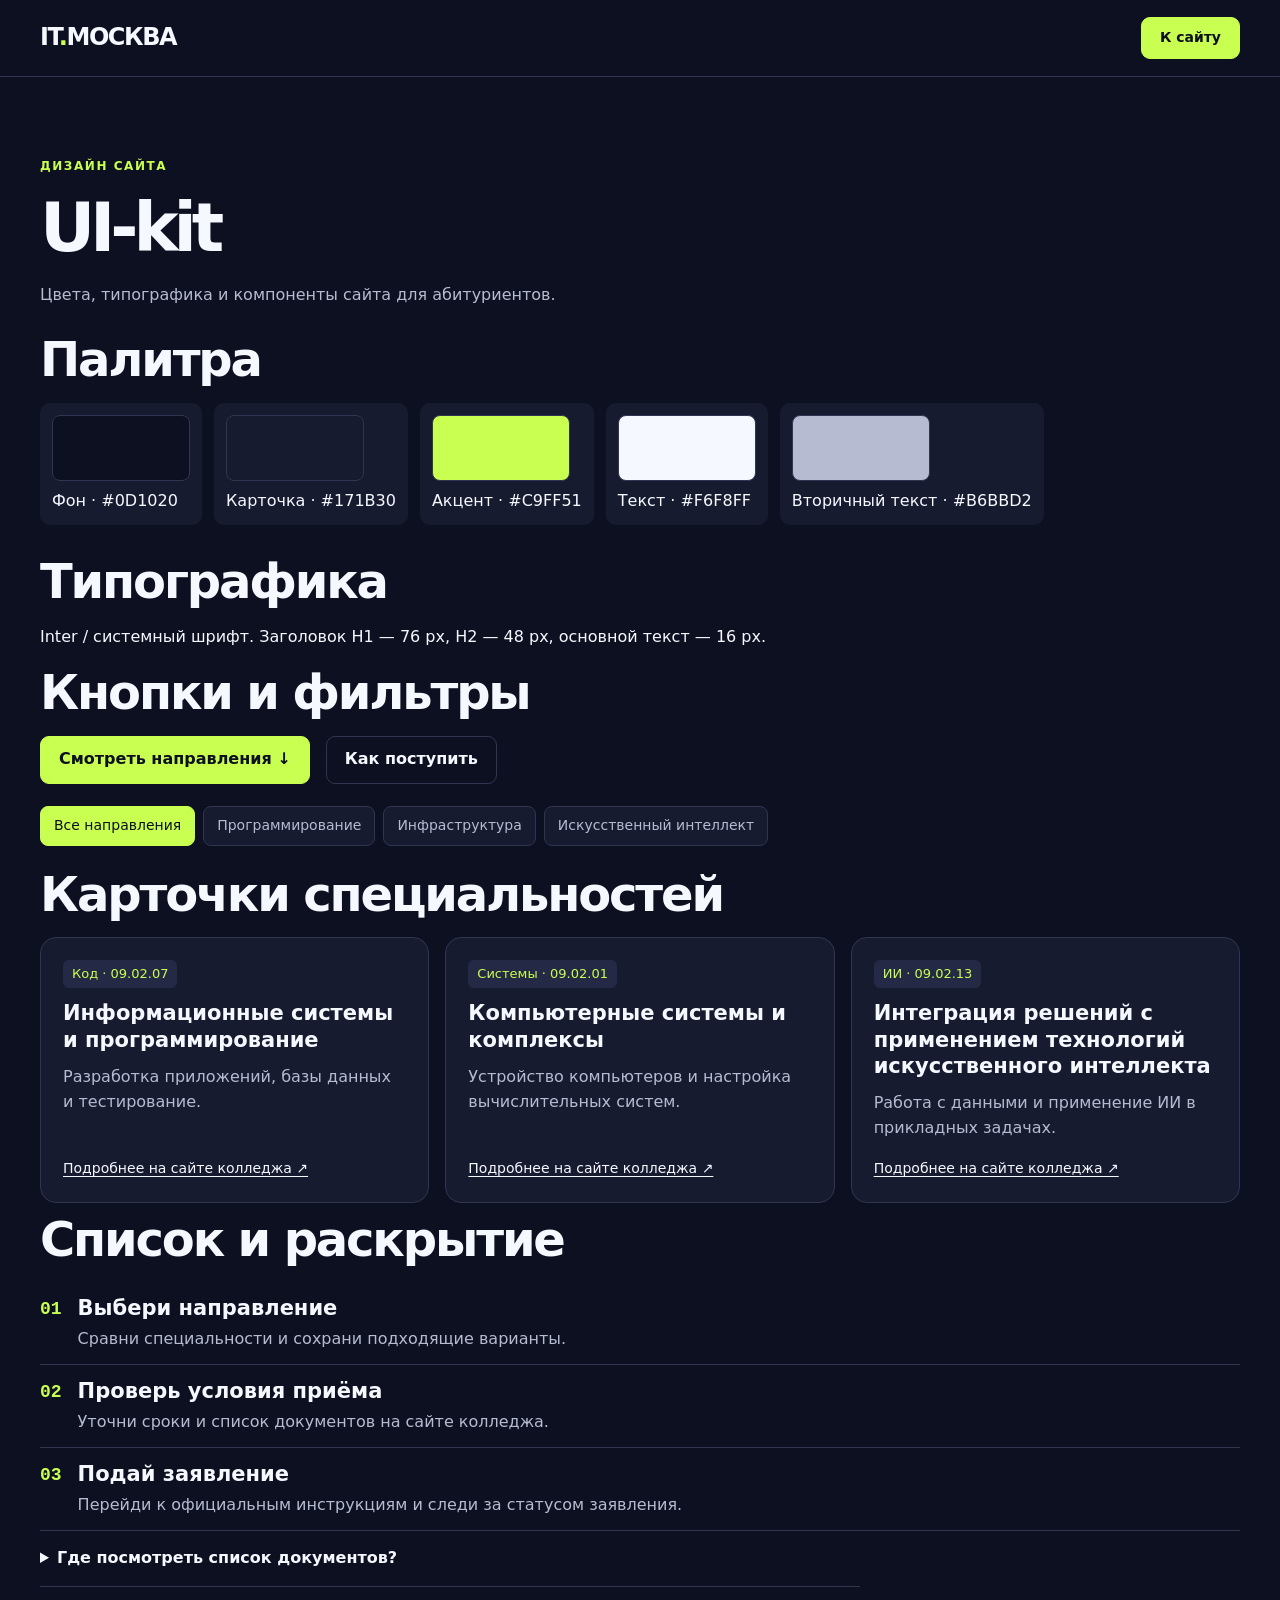
==== UI-kit.html @ 1e96910a "Вынести UI-kit в корень и обновить описание IT.МОСКВА" ====
<!doctype html>
<html lang="ru"><head><meta charset="utf-8"><meta name="viewport" content="width=device-width,initial-scale=1"><meta name="description" content="Учебный макет сайта колледжа ИТ.Москва для абитуриентов."><title>UI-kit · IT.МОСКВА</title><link rel="stylesheet" href="it-moscow/front/styles/main.css"><script src="it-moscow/front/scripts/main.js" defer></script></head><body><header class="header"><div class="wrap nav"><a class="brand" href="it-moscow/front/index.html">IT<span>.</span>МОСКВА</a><a class="button small" href="it-moscow/front/index.html">К сайту</a></div></header><main id="content" class="wrap section"><span class="eyebrow">ДИЗАЙН САЙТА</span><h1 class="kit-title">UI-kit</h1><p class="intro">Цвета, типографика и компоненты сайта для абитуриентов.</p><h2>Палитра</h2><div class="palette"><div><span style="background:#0D1020"></span>Фон · #0D1020</div><div><span style="background:#171B30"></span>Карточка · #171B30</div><div><span style="background:#C9FF51"></span>Акцент · #C9FF51</div><div><span style="background:#F6F8FF"></span>Текст · #F6F8FF</div><div><span style="background:#B6BBD2"></span>Вторичный текст · #B6BBD2</div></div><h2>Типографика</h2><p>Inter / системный шрифт. Заголовок H1 — 76 px, H2 — 48 px, основной текст — 16 px.</p><h2>Кнопки и фильтры</h2><div class="actions"><a class="button" href="it-moscow/front/index.html#programs">Смотреть направления ↓</a><a class="button outline" href="it-moscow/front/index.html#admission">Как поступить</a></div><div class="filters"><button type="button" class="filter" data-filter="Все направления" aria-pressed="true">Все направления</button><button type="button" class="filter" data-filter="Программирование" aria-pressed="false">Программирование</button><button type="button" class="filter" data-filter="Инфраструктура" aria-pressed="false">Инфраструктура</button><button type="button" class="filter" data-filter="Искусственный интеллект" aria-pressed="false">Искусственный интеллект</button></div><p class="sr" id="filter-status" aria-live="polite"></p><h2>Карточки специальностей</h2><div class="programs"><article class="program" data-category="Программирование"><span class="chip">Код · 09.02.07</span><h3>Информационные системы и программирование</h3><p>Разработка приложений, базы данных и тестирование.</p><a href="https://itmoscow.pro/applicant">Подробнее на сайте колледжа ↗</a></article><article class="program" data-category="Инфраструктура"><span class="chip">Системы · 09.02.01</span><h3>Компьютерные системы и комплексы</h3><p>Устройство компьютеров и настройка вычислительных систем.</p><a href="https://itmoscow.pro/applicant">Подробнее на сайте колледжа ↗</a></article><article class="program" data-category="Искусственный интеллект"><span class="chip">ИИ · 09.02.13</span><h3>Интеграция решений с применением технологий искусственного интеллекта</h3><p>Работа с данными и применение ИИ в прикладных задачах.</p><a href="https://itmoscow.pro/applicant">Подробнее на сайте колледжа ↗</a></article></div><h2>Список и раскрытие</h2><ol class="steps"><li><span class="step-number">01</span><div><h3>Выбери направление</h3><p>Сравни специальности и сохрани подходящие варианты.</p></div></li><li><span class="step-number">02</span><div><h3>Проверь условия приёма</h3><p>Уточни сроки и список документов на сайте колледжа.</p></div></li><li><span class="step-number">03</span><div><h3>Подай заявление</h3><p>Перейди к официальным инструкциям и следи за статусом заявления.</p></div></li></ol><details><summary>Где посмотреть список документов?</summary><p><a href="https://itmoscow.pro/faq">Официальный FAQ колледжа ↗</a></p></details></main></body></html>
---- it-moscow/front/styles/main.css ----
:root{color-scheme:dark;--bg:#0d1020;--surface:#171b30;--line:#303652;--text:#f6f8ff;--muted:#b6bbd2;--lime:#c9ff51;font:16px/1.55 Inter,system-ui,sans-serif}
*{box-sizing:border-box}body{margin:0;background:var(--bg);color:var(--text)}a{color:inherit}a:focus-visible,button:focus-visible,summary:focus-visible{outline:3px solid var(--lime);outline-offset:5px}[hidden]{display:none!important}.sr,.skip:not(:focus){position:absolute;width:1px;height:1px;overflow:hidden;clip-path:inset(50%)}.skip:focus{position:absolute;z-index:2;background:var(--lime);color:var(--bg);padding:.6rem}
.wrap{width:min(1200px,calc(100% - 80px));margin:auto}.header{border-bottom:1px solid var(--line)}.nav,.nav nav,.actions{display:flex;align-items:center;gap:16px}.nav{justify-content:space-between;min-height:76px}.nav nav{gap:26px}.nav nav a{text-decoration:none;font-size:14px;color:var(--muted)}.nav nav a:hover,.program a:hover{color:var(--lime)}.brand{font-size:24px;font-weight:900;letter-spacing:-.06em;text-decoration:none;white-space:nowrap}.brand span,h1 span,.eyebrow{color:var(--lime)}.eyebrow{font-size:12px;font-weight:750;letter-spacing:.13em}.button{display:inline-flex;align-items:center;justify-content:center;min-height:48px;padding:9px 18px;background:var(--lime);color:var(--bg);font-weight:750;border:1px solid var(--lime);border-radius:9px;text-decoration:none;transition:background .15s}.button:hover{background:#e0ff99}.small{min-height:40px;font-size:14px}.outline{background:transparent;color:var(--text);border-color:var(--line)}.outline:hover{background:var(--surface)}
.hero{background:radial-gradient(ellipse at 78% 45%,#232455 0%,var(--bg) 57%);border-bottom:1px solid var(--line)}.hero-grid{min-height:540px;display:grid;grid-template-columns:1.1fr .9fr;align-items:center;gap:30px;padding:55px 0}.hero h1,.kit-title{font-size:clamp(54px,7.2vw,106px);line-height:.96;letter-spacing:-.075em;margin:17px 0 23px}.hero p,.intro{color:var(--muted);max-width:590px;margin:0 0 25px}.hero p{font-size:19px;max-width:460px}.actions,.filters{flex-wrap:wrap}
.hero-art{position:relative;display:grid;place-items:center;aspect-ratio:1;max-width:430px;width:100%;justify-self:center;overflow:hidden;background:radial-gradient(circle,#262557,#181a35 67%);border:1px solid #383c68;border-radius:26px}.orbit{position:absolute;width:72%;height:72%;border:1px solid #6461a5;border-radius:22%;transform:rotate(45deg)}.o2{width:57%;height:57%;border-color:#8c87dc}.o3{width:42%;height:42%;border-color:#c9ff51}.art-mark{font:800 clamp(48px,8vw,105px)/1 ui-monospace,monospace;letter-spacing:-.12em;color:var(--lime);z-index:1;padding-right:.12em}.axis{position:absolute;color:#aea8ff}.a1{top:8%;left:8%}.a2{right:8%;bottom:8%}
.section{padding:76px 0}h2{font-size:clamp(33px,4vw,48px);line-height:1.1;letter-spacing:-.045em;margin:10px 0 17px}h3{font-size:21px;line-height:1.25;margin:12px 0}.filters{display:flex;gap:8px;margin:22px 0}.filter{font:inherit;font-size:14px;padding:8px 13px;color:var(--muted);border:1px solid var(--line);background:var(--surface);border-radius:8px;cursor:pointer}.filter[aria-pressed=true]{color:var(--bg);background:var(--lime);border-color:var(--lime)}.programs{display:grid;grid-template-columns:repeat(3,minmax(0,1fr));gap:16px}.program{display:flex;flex-direction:column;align-items:flex-start;padding:22px;min-height:255px;background:var(--surface);border:1px solid var(--line);border-radius:16px}.chip{background:#242945;padding:4px 9px;border-radius:6px;color:var(--lime);font-size:13px}.program p,.steps p{color:var(--muted);margin:0 0 17px}.program a{margin-top:auto;font-size:14px;text-underline-offset:.2em}.admission{background:#14172d;border-block:1px solid var(--line);padding:73px 0}.journey{display:grid;grid-template-columns:1fr 1fr;gap:32px}.steps{padding:0;margin:0;list-style:none}.steps li{display:flex;gap:16px;padding:13px 0;border-bottom:1px solid var(--line)}.steps h3{margin:0 0 5px}.steps p{margin-bottom:0}.step-number{color:var(--lime);font:700 18px/1.6 ui-monospace,monospace}
.faq details,.section>details{max-width:820px;padding:15px 0;border-bottom:1px solid var(--line)}summary{cursor:pointer;font-weight:700}details p{color:var(--muted)}footer{padding:43px 0;background:#171b30;border-top:1px solid var(--line)}.footer-grid{display:grid;grid-template-columns:1fr 1fr;gap:24px}.footer-grid h2{font-size:20px;margin:0 0 10px}.footer-grid p{color:var(--muted);max-width:38ch}.footer-grid div:last-child a{display:block;margin:5px 0}.palette{display:flex;flex-wrap:wrap;gap:12px;margin-bottom:30px}.palette div{background:var(--surface);border-radius:10px;padding:12px}.palette span{display:block;width:138px;height:66px;border:1px solid var(--line);border-radius:8px;margin-bottom:8px}.kit-title{font-size:68px}
@media(max-width:850px){.wrap{width:calc(100% - 40px)}.hero-grid{min-height:auto}.programs{grid-template-columns:1fr 1fr}.nav nav{gap:12px}.nav nav a{font-size:13px}}
@media(max-width:620px){.wrap{width:calc(100% - 32px)}.nav{flex-wrap:wrap;gap:8px;padding:12px 0}.nav nav{order:3;width:100%;justify-content:space-between}.hero-grid,.journey,.programs,.footer-grid{grid-template-columns:1fr}.hero-grid{padding:43px 0;gap:24px}.hero-art{max-width:340px;aspect-ratio:1.3}.hero h1{font-size:clamp(54px,15vw,82px)}.section,.admission{padding:48px 0}.program{min-height:205px}.actions .button{font-size:14px}.kit-title{font-size:55px}}
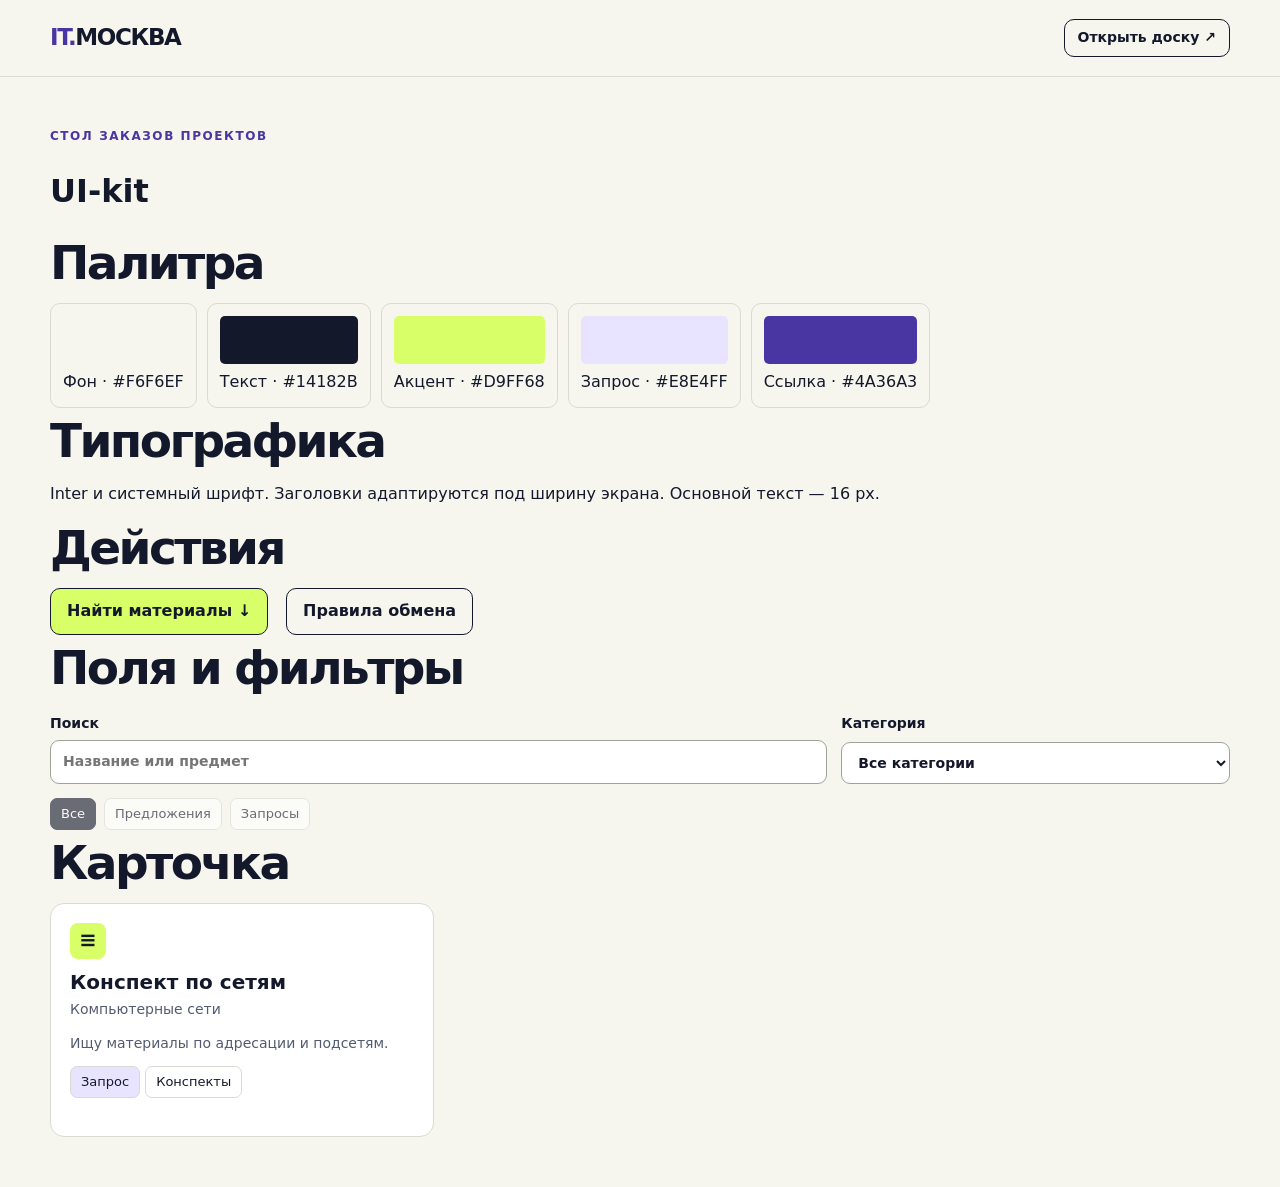
==== commit e5c56602: "Обновить README и UI-kit Стола заказов" ====
--- a/UI-kit.html
+++ b/UI-kit.html
@@ -1,2 +1,2 @@
-<!doctype html>
-<html lang="ru"><head><meta charset="utf-8"><meta name="viewport" content="width=device-width,initial-scale=1"><meta name="description" content="Учебный макет сайта колледжа ИТ.Москва для абитуриентов."><title>UI-kit · IT.МОСКВА</title><link rel="stylesheet" href="it-moscow/front/styles/main.css"><script src="it-moscow/front/scripts/main.js" defer></script></head><body><header class="header"><div class="wrap nav"><a class="brand" href="it-moscow/front/index.html">IT<span>.</span>МОСКВА</a><a class="button small" href="it-moscow/front/index.html">К сайту</a></div></header><main id="content" class="wrap section"><span class="eyebrow">ДИЗАЙН САЙТА</span><h1 class="kit-title">UI-kit</h1><p class="intro">Цвета, типографика и компоненты сайта для абитуриентов.</p><h2>Палитра</h2><div class="palette"><div><span style="background:#0D1020"></span>Фон · #0D1020</div><div><span style="background:#171B30"></span>Карточка · #171B30</div><div><span style="background:#C9FF51"></span>Акцент · #C9FF51</div><div><span style="background:#F6F8FF"></span>Текст · #F6F8FF</div><div><span style="background:#B6BBD2"></span>Вторичный текст · #B6BBD2</div></div><h2>Типографика</h2><p>Inter / системный шрифт. Заголовок H1 — 76 px, H2 — 48 px, основной текст — 16 px.</p><h2>Кнопки и фильтры</h2><div class="actions"><a class="button" href="it-moscow/front/index.html#programs">Смотреть направления ↓</a><a class="button outline" href="it-moscow/front/index.html#admission">Как поступить</a></div><div class="filters"><button type="button" class="filter" data-filter="Все направления" aria-pressed="true">Все направления</button><button type="button" class="filter" data-filter="Программирование" aria-pressed="false">Программирование</button><button type="button" class="filter" data-filter="Инфраструктура" aria-pressed="false">Инфраструктура</button><button type="button" class="filter" data-filter="Искусственный интеллект" aria-pressed="false">Искусственный интеллект</button></div><p class="sr" id="filter-status" aria-live="polite"></p><h2>Карточки специальностей</h2><div class="programs"><article class="program" data-category="Программирование"><span class="chip">Код · 09.02.07</span><h3>Информационные системы и программирование</h3><p>Разработка приложений, базы данных и тестирование.</p><a href="https://itmoscow.pro/applicant">Подробнее на сайте колледжа ↗</a></article><article class="program" data-category="Инфраструктура"><span class="chip">Системы · 09.02.01</span><h3>Компьютерные системы и комплексы</h3><p>Устройство компьютеров и настройка вычислительных систем.</p><a href="https://itmoscow.pro/applicant">Подробнее на сайте колледжа ↗</a></article><article class="program" data-category="Искусственный интеллект"><span class="chip">ИИ · 09.02.13</span><h3>Интеграция решений с применением технологий искусственного интеллекта</h3><p>Работа с данными и применение ИИ в прикладных задачах.</p><a href="https://itmoscow.pro/applicant">Подробнее на сайте колледжа ↗</a></article></div><h2>Список и раскрытие</h2><ol class="steps"><li><span class="step-number">01</span><div><h3>Выбери направление</h3><p>Сравни специальности и сохрани подходящие варианты.</p></div></li><li><span class="step-number">02</span><div><h3>Проверь условия приёма</h3><p>Уточни сроки и список документов на сайте колледжа.</p></div></li><li><span class="step-number">03</span><div><h3>Подай заявление</h3><p>Перейди к официальным инструкциям и следи за статусом заявления.</p></div></li></ol><details><summary>Где посмотреть список документов?</summary><p><a href="https://itmoscow.pro/faq">Официальный FAQ колледжа ↗</a></p></details></main></body></html>+<!doctype html><html lang="ru"><head><meta charset="utf-8"><meta name="viewport" content="width=device-width,initial-scale=1"><title>UI-kit · Стол заказов IT.МОСКВА</title><link rel="stylesheet" href="it-moscow/front/styles/main.css"></head>
+<body class="kit"><header><div class="wrap top"><a class="brand" href="it-moscow/front/index.html"><span>IT.</span>МОСКВА</a><a class="button small" href="it-moscow/front/index.html">Открыть доску ↗</a></div></header><main class="wrap"><p class="eyebrow">СТОЛ ЗАКАЗОВ ПРОЕКТОВ</p><h1>UI-kit</h1><h2>Палитра</h2><div class="palette"><div class="swatch"><span style="background:#f6f6ef"></span>Фон · #F6F6EF</div><div class="swatch"><span style="background:#14182b"></span>Текст · #14182B</div><div class="swatch"><span style="background:#d9ff68"></span>Акцент · #D9FF68</div><div class="swatch"><span style="background:#e8e4ff"></span>Запрос · #E8E4FF</div><div class="swatch"><span style="background:#4a36a3"></span>Ссылка · #4A36A3</div></div><h2>Типографика</h2><p>Inter и системный шрифт. Заголовки адаптируются под ширину экрана. Основной текст — 16 px.</p><h2>Действия</h2><div class="actions"><a class="button primary" href="it-moscow/front/index.html#catalog">Найти материалы ↓</a><a class="button" href="it-moscow/front/index.html#rules">Правила обмена</a></div><h2>Поля и фильтры</h2><div class="filters"><label>Поиск<input type="search" placeholder="Название или предмет"></label><label>Категория<select><option>Все категории</option><option>Книги</option><option>Конспекты</option><option>Материалы</option></select></label></div><div class="tabs"><button type="button" aria-pressed="true" disabled>Все</button><button type="button" disabled>Предложения</button><button type="button" disabled>Запросы</button></div><h2>Карточка</h2><div class="cards"><article class="card"><span class="card-icon">≡</span><h3>Конспект по сетям</h3><p>Компьютерные сети</p><p>Ищу материалы по адресации и подсетям.</p><div class="badges"><span class="chip request">Запрос</span><span class="chip">Конспекты</span></div></article></div></main></body></html>
--- a/it-moscow/front/styles/main.css
+++ b/it-moscow/front/styles/main.css
@@ -1,9 +1,8 @@
-:root{color-scheme:dark;--bg:#0d1020;--surface:#171b30;--line:#303652;--text:#f6f8ff;--muted:#b6bbd2;--lime:#c9ff51;font:16px/1.55 Inter,system-ui,sans-serif}
-*{box-sizing:border-box}body{margin:0;background:var(--bg);color:var(--text)}a{color:inherit}a:focus-visible,button:focus-visible,summary:focus-visible{outline:3px solid var(--lime);outline-offset:5px}[hidden]{display:none!important}.sr,.skip:not(:focus){position:absolute;width:1px;height:1px;overflow:hidden;clip-path:inset(50%)}.skip:focus{position:absolute;z-index:2;background:var(--lime);color:var(--bg);padding:.6rem}
-.wrap{width:min(1200px,calc(100% - 80px));margin:auto}.header{border-bottom:1px solid var(--line)}.nav,.nav nav,.actions{display:flex;align-items:center;gap:16px}.nav{justify-content:space-between;min-height:76px}.nav nav{gap:26px}.nav nav a{text-decoration:none;font-size:14px;color:var(--muted)}.nav nav a:hover,.program a:hover{color:var(--lime)}.brand{font-size:24px;font-weight:900;letter-spacing:-.06em;text-decoration:none;white-space:nowrap}.brand span,h1 span,.eyebrow{color:var(--lime)}.eyebrow{font-size:12px;font-weight:750;letter-spacing:.13em}.button{display:inline-flex;align-items:center;justify-content:center;min-height:48px;padding:9px 18px;background:var(--lime);color:var(--bg);font-weight:750;border:1px solid var(--lime);border-radius:9px;text-decoration:none;transition:background .15s}.button:hover{background:#e0ff99}.small{min-height:40px;font-size:14px}.outline{background:transparent;color:var(--text);border-color:var(--line)}.outline:hover{background:var(--surface)}
-.hero{background:radial-gradient(ellipse at 78% 45%,#232455 0%,var(--bg) 57%);border-bottom:1px solid var(--line)}.hero-grid{min-height:540px;display:grid;grid-template-columns:1.1fr .9fr;align-items:center;gap:30px;padding:55px 0}.hero h1,.kit-title{font-size:clamp(54px,7.2vw,106px);line-height:.96;letter-spacing:-.075em;margin:17px 0 23px}.hero p,.intro{color:var(--muted);max-width:590px;margin:0 0 25px}.hero p{font-size:19px;max-width:460px}.actions,.filters{flex-wrap:wrap}
-.hero-art{position:relative;display:grid;place-items:center;aspect-ratio:1;max-width:430px;width:100%;justify-self:center;overflow:hidden;background:radial-gradient(circle,#262557,#181a35 67%);border:1px solid #383c68;border-radius:26px}.orbit{position:absolute;width:72%;height:72%;border:1px solid #6461a5;border-radius:22%;transform:rotate(45deg)}.o2{width:57%;height:57%;border-color:#8c87dc}.o3{width:42%;height:42%;border-color:#c9ff51}.art-mark{font:800 clamp(48px,8vw,105px)/1 ui-monospace,monospace;letter-spacing:-.12em;color:var(--lime);z-index:1;padding-right:.12em}.axis{position:absolute;color:#aea8ff}.a1{top:8%;left:8%}.a2{right:8%;bottom:8%}
-.section{padding:76px 0}h2{font-size:clamp(33px,4vw,48px);line-height:1.1;letter-spacing:-.045em;margin:10px 0 17px}h3{font-size:21px;line-height:1.25;margin:12px 0}.filters{display:flex;gap:8px;margin:22px 0}.filter{font:inherit;font-size:14px;padding:8px 13px;color:var(--muted);border:1px solid var(--line);background:var(--surface);border-radius:8px;cursor:pointer}.filter[aria-pressed=true]{color:var(--bg);background:var(--lime);border-color:var(--lime)}.programs{display:grid;grid-template-columns:repeat(3,minmax(0,1fr));gap:16px}.program{display:flex;flex-direction:column;align-items:flex-start;padding:22px;min-height:255px;background:var(--surface);border:1px solid var(--line);border-radius:16px}.chip{background:#242945;padding:4px 9px;border-radius:6px;color:var(--lime);font-size:13px}.program p,.steps p{color:var(--muted);margin:0 0 17px}.program a{margin-top:auto;font-size:14px;text-underline-offset:.2em}.admission{background:#14172d;border-block:1px solid var(--line);padding:73px 0}.journey{display:grid;grid-template-columns:1fr 1fr;gap:32px}.steps{padding:0;margin:0;list-style:none}.steps li{display:flex;gap:16px;padding:13px 0;border-bottom:1px solid var(--line)}.steps h3{margin:0 0 5px}.steps p{margin-bottom:0}.step-number{color:var(--lime);font:700 18px/1.6 ui-monospace,monospace}
-.faq details,.section>details{max-width:820px;padding:15px 0;border-bottom:1px solid var(--line)}summary{cursor:pointer;font-weight:700}details p{color:var(--muted)}footer{padding:43px 0;background:#171b30;border-top:1px solid var(--line)}.footer-grid{display:grid;grid-template-columns:1fr 1fr;gap:24px}.footer-grid h2{font-size:20px;margin:0 0 10px}.footer-grid p{color:var(--muted);max-width:38ch}.footer-grid div:last-child a{display:block;margin:5px 0}.palette{display:flex;flex-wrap:wrap;gap:12px;margin-bottom:30px}.palette div{background:var(--surface);border-radius:10px;padding:12px}.palette span{display:block;width:138px;height:66px;border:1px solid var(--line);border-radius:8px;margin-bottom:8px}.kit-title{font-size:68px}
-@media(max-width:850px){.wrap{width:calc(100% - 40px)}.hero-grid{min-height:auto}.programs{grid-template-columns:1fr 1fr}.nav nav{gap:12px}.nav nav a{font-size:13px}}
-@media(max-width:620px){.wrap{width:calc(100% - 32px)}.nav{flex-wrap:wrap;gap:8px;padding:12px 0}.nav nav{order:3;width:100%;justify-content:space-between}.hero-grid,.journey,.programs,.footer-grid{grid-template-columns:1fr}.hero-grid{padding:43px 0;gap:24px}.hero-art{max-width:340px;aspect-ratio:1.3}.hero h1{font-size:clamp(54px,15vw,82px)}.section,.admission{padding:48px 0}.program{min-height:205px}.actions .button{font-size:14px}.kit-title{font-size:55px}}
+:root{font-family:Inter,system-ui,sans-serif;color:#14182b;background:#f6f6ef;--ink:#14182b;--muted:#525b70;--lime:#d9ff68;--line:#d8dbd1;--white:#fff;--lavender:#e8e4ff}
+*{box-sizing:border-box}body{margin:0;line-height:1.55}a{color:inherit}button,input,select,textarea{font:inherit}button{cursor:pointer}button:disabled{opacity:.62;cursor:default}[hidden]{display:none!important}:focus-visible{outline:3px solid #5962b2;outline-offset:4px}.skip{position:absolute;z-index:3;background:var(--lime);padding:10px}.skip:not(:focus){clip-path:inset(50%);width:1px;height:1px;overflow:hidden}
+.wrap{width:min(1180px,calc(100% - 64px));margin-inline:auto}header,footer{border-block-end:1px solid var(--line)}.top,.section-top,.dialog-top,.actions{display:flex;align-items:center;gap:18px;justify-content:space-between}.top{min-height:76px}.brand{text-decoration:none;font-size:23px;font-weight:900;letter-spacing:-.06em}.brand span{color:#4a36a3}nav{display:flex;gap:28px}nav a{text-decoration:none;color:var(--muted);font-size:15px}.button{display:inline-flex;align-items:center;justify-content:center;min-height:46px;padding:10px 16px;border:1px solid var(--ink);border-radius:10px;background:transparent;color:var(--ink);font-weight:700;text-decoration:none}.button:hover{background:#eceee5}.primary,.primary:hover{background:var(--lime);border-color:var(--ink)}.primary:hover{filter:brightness(.95)}.small{min-height:38px;padding:7px 13px;font-size:14px}.actions{justify-content:flex-start;flex-wrap:wrap}
+.hero{display:grid;grid-template-columns:1.25fr .75fr;gap:42px;align-items:center;padding:73px 0 78px}.eyebrow{margin:0;color:#4a36a3;font-size:12px;font-weight:800;letter-spacing:.13em}.hero h1{font-size:clamp(46px,7vw,100px);line-height:.96;letter-spacing:-.08em;margin:15px 0 23px}.hero h1 em{font-style:normal;color:#4a36a3}.lede{font-size:19px;color:var(--muted);max-width:480px;margin:0 0 24px}.hero-art{position:relative;min-height:310px;display:grid;place-items:center;overflow:hidden;border:1px solid #d0c9f0;border-radius:22px;background:var(--lavender)}.book{position:absolute;width:43%;height:68%;border:2px solid var(--ink);border-radius:10px;box-shadow:7px 8px 0 var(--ink)}.book.back{background:#f4a999;transform:translateX(-30%) rotate(-14deg)}.book.middle{background:#fff;transform:translateX(26%) rotate(14deg)}.book.front{display:grid;place-items:center;background:var(--lime);transform:rotate(-3deg)}.book.front span{font-size:clamp(40px,8vw,95px);font-weight:900;line-height:1}.book.front small{position:absolute;bottom:12%;font-size:10px;font-weight:900}
+.catalog{padding:45px 0 58px;border-top:1px solid var(--line)}h2{font-size:clamp(28px,4vw,47px);line-height:1.08;letter-spacing:-.055em;margin:8px 0 14px}.notice,.result{font-size:14px;color:var(--muted)}.filters{display:grid;grid-template-columns:minmax(0,2fr) minmax(0,1fr);gap:14px;margin:20px 0 14px}label{display:grid;gap:5px;font-size:14px;font-weight:700}input,select,textarea{width:100%;min-width:0;background:white;color:var(--ink);border:1px solid #9ea498;border-radius:9px;padding:10px 12px}textarea{resize:vertical}.tabs{display:flex;flex-wrap:wrap;gap:8px}.tabs button,.chip{padding:5px 10px;border-radius:7px;border:1px solid var(--line);background:var(--white);color:var(--ink);font-size:13px}.tabs button[aria-pressed=true]{background:var(--ink);color:white;border-color:var(--ink)}.cards{display:grid;grid-template-columns:repeat(3,minmax(0,1fr));gap:14px}.card{display:flex;flex-direction:column;align-items:flex-start;min-height:234px;padding:19px;background:var(--white);border:1px solid var(--line);border-radius:14px;overflow-wrap:anywhere}.card-icon{display:grid;place-items:center;width:36px;height:36px;border-radius:8px;background:var(--lime);font-size:21px;font-weight:800}.card[data-kind=request] .card-icon,.chip.request{background:var(--lavender)}.chip.offer{background:#ecfac9}.card h3{font-size:20px;line-height:1.16;margin:12px 0 5px}.card p{margin:0 0 12px;color:var(--muted);font-size:14px}.card .meta{font-size:13px}.card button{margin-top:auto}.card .badges{display:flex;gap:5px;flex-wrap:wrap}.empty{grid-column:1/-1;border:1px dashed #9ea498;border-radius:12px;padding:24px}.rules{padding:53px 0}.rules ol{display:grid;grid-template-columns:repeat(3,minmax(0,1fr));gap:18px;padding-left:23px}.rules li{padding-right:15px}.rules p{color:var(--muted)}footer{background:var(--ink);color:white}.top span.brand span{color:var(--lime)}
+dialog{width:min(520px,calc(100% - 24px));max-height:92vh;border:1px solid var(--line);border-radius:16px;color:var(--ink);padding:22px;background:var(--white);overflow:auto}dialog::backdrop{background:#14182b88}.dialog-top h2{font-size:29px;margin:0 0 9px;overflow-wrap:anywhere}.icon-btn{border:0;background:transparent;font-size:28px;line-height:1;padding:6px;color:var(--ink)}dialog label{margin:10px 0}#detail-description{overflow-wrap:anywhere;white-space:pre-wrap}.kit main{padding:50px 0}.kit .palette{display:flex;flex-wrap:wrap;gap:10px}.swatch{min-width:120px;padding:12px;border:1px solid var(--line);border-radius:10px}.swatch span{display:block;height:48px;border-radius:5px;margin-bottom:6px}
+@media(max-width:790px){.cards,.rules ol{grid-template-columns:repeat(2,minmax(0,1fr))}.hero{gap:20px}.hero-art{min-height:245px}}
+@media(max-width:580px){.wrap{width:calc(100% - 32px)}.top{flex-wrap:wrap;gap:10px;padding:12px 0}.top nav{order:3;width:100%;gap:18px}.hero{grid-template-columns:1fr;padding:38px 0}.hero-art{min-height:186px}.book{width:34%}.catalog,.rules{padding-block:34px}.section-top{align-items:flex-start}.section-top .button{min-height:38px;padding:7px;font-size:12px}.filters,.cards,.rules ol{grid-template-columns:1fr}.card{min-height:205px}footer .top{align-items:flex-start;flex-direction:column}}
